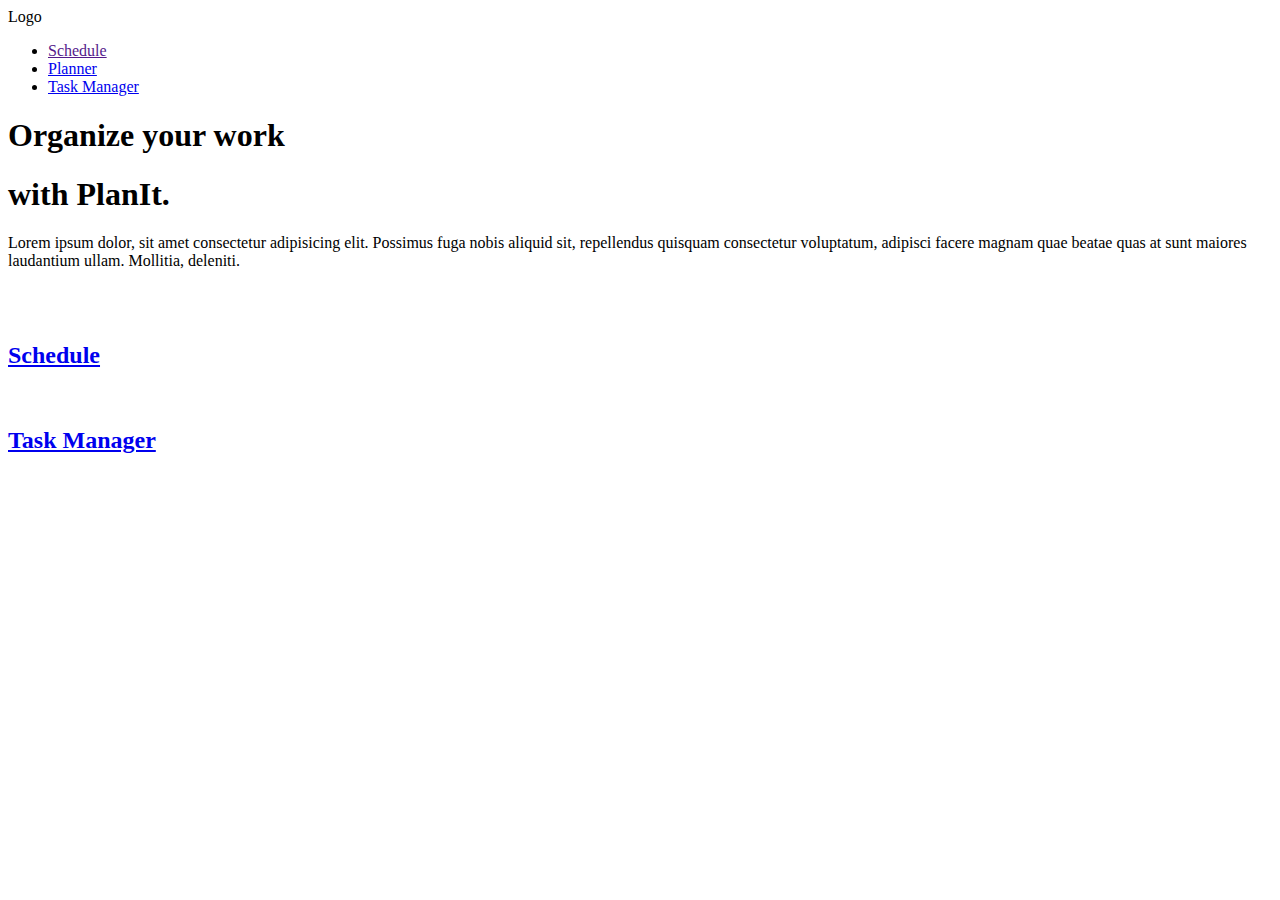
==== index.html @ 16a924a4 "Added index.html and other pages" ====
<!DOCTYPE html>
<html lang="en">

<head>
    <meta charset="UTF-8">
    <meta http-equiv="X-UA-Compatible" content="IE=edge">
    <meta name="viewport" content="width=device-width, initial-scale=1.0">
    <link rel="preconnect" href="https://fonts.googleapis.com">
    <link rel="preconnect" href="https://fonts.gstatic.com" crossorigin>
    <link href="https://fonts.googleapis.com/css2?family=Allison&family=Caveat:wght@500&family=Lato&family=Montserrat:wght@400;600&display=swap" rel="stylesheet">
    <link rel="stylesheet" href="./styles/style.css">
    <title>PlanIt</title>
    <!-- todo: add title and logo -->
</head>

<body>
    <header>
        <div id="logo">Logo</div>
        <nav>
            <ul>
                <li><a href="" data-tooltip="Schedule">Schedule</a></li>
                <li><a href="planner.html" data-tooltip="Planner">Planner</a></li>
                <li><a href="task-manager.html" data-tooltip="Task Manager">Task Manager</a></li>
            </ul>
        </nav>
    </header>
    <section>
        <div id="homepage_landing">
            <div id="home_images">
                <div class="text">
                    <h1><span>O</span>rganize your work</h1> 
                    <h1>with <span>PlanIt.</span></h1>
                    <p>Lorem ipsum dolor, sit amet consectetur adipisicing elit. Possimus fuga nobis aliquid sit, repellendus quisquam consectetur voluptatum, adipisci facere magnam quae beatae quas at sunt maiores laudantium ullam. Mollitia, deleniti.
                        
                    </p>
                    <!-- <img class="desk" src="./image_assets/desk.jpg" alt=""> -->
                </div>
                <div>
                    <img class="planner" src="./image_assets/planner_pink.jpg" alt="">
                </div>
                <!-- <div class="desk">
                    <img src="./image_assets/desk.jpg" alt="">
                </div> -->
                <!-- <div class="planner">
                    <img src="./image_assets/planner_pink.jpg" alt="">
                </div> -->
            </div>
        </div>
    </section>
    <section>
        <div id="organize">
            <a href="schedule.html" class="container">
                <img class="routine" src="./image_assets/routine.svg" alt="">
                <h2>Schedule</h2>
            </a>
            <a href="task-manager.html" class="container">
                <img class="taskManager" src="./image_assets/todo.svg" alt="">
                <h2>Task Manager</h2>
            </a>
        </div>
    </section>


</body>

</html>
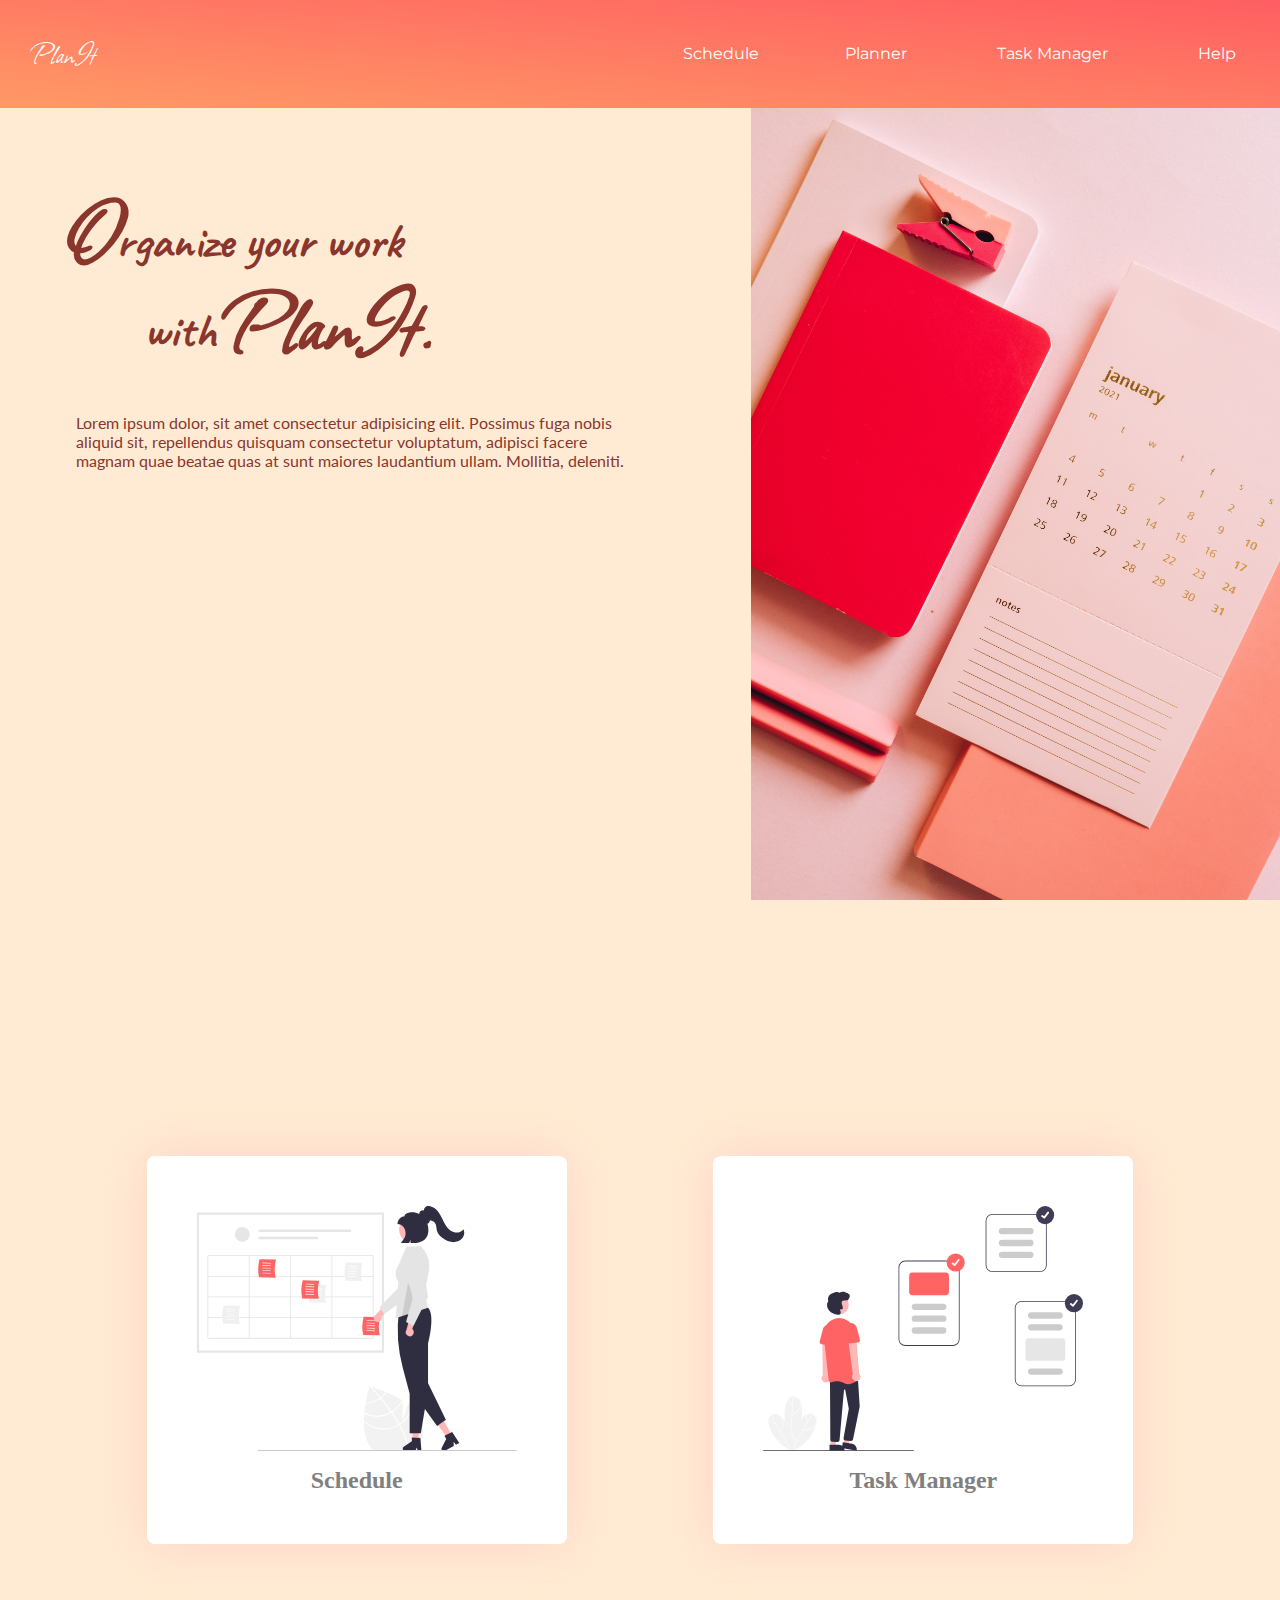
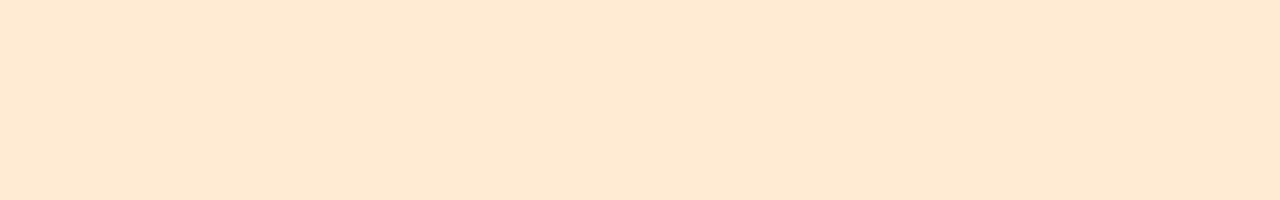
==== commit 0cf8c0cb: "organized the files, linked the pages" ====
--- a/index.html
+++ b/index.html
@@ -15,12 +15,13 @@
 
 <body>
     <header>
-        <div id="logo">Logo</div>
+        <div id="logo">PlanIt</div>
         <nav>
             <ul>
-                <li><a href="" data-tooltip="Schedule">Schedule</a></li>
+                <li><a href="schedule.html" data-tooltip="Schedule">Schedule</a></li>
                 <li><a href="planner.html" data-tooltip="Planner">Planner</a></li>
                 <li><a href="task-manager.html" data-tooltip="Task Manager">Task Manager</a></li>
+                <li><a href="./chatbot/chatbot_prototype.html" data-tooltip="Help">Help</a></li>
             </ul>
         </nav>
     </header>
--- a/styles/style.css
+++ b/styles/style.css
@@ -0,0 +1,179 @@
+@import url("https://fonts.googleapis.com/css2?family=Allison&display=swap");
+* {
+  margin: 0;
+  padding: 0;
+  -webkit-box-sizing: border-box;
+          box-sizing: border-box;
+}
+
+body {
+  background: #ffebd3;
+}
+
+header {
+  background: -webkit-gradient(linear, left bottom, right top, from(#ff9966), to(#ff5e62));
+  background: linear-gradient(to top right, #ff9966, #ff5e62);
+  color: white;
+  min-height: 12vh;
+  display: -webkit-box;
+  display: -ms-flexbox;
+  display: flex;
+  -webkit-box-align: center;
+      -ms-flex-align: center;
+          align-items: center;
+}
+
+header #logo {
+  margin-left: 2rem;
+  font-family: 'Allison',cursive;
+  font-size: 2rem;
+}
+
+header nav {
+  height: 100%;
+  width: 50%;
+  margin-left: auto;
+}
+
+header nav ul {
+  list-style: none;
+  font-size: 1rem;
+  display: -webkit-box;
+  display: -ms-flexbox;
+  display: flex;
+  -ms-flex-pack: distribute;
+      justify-content: space-around;
+  -webkit-box-align: center;
+      -ms-flex-align: center;
+          align-items: center;
+}
+
+header nav ul a {
+  color: white;
+  text-decoration: none;
+  font-family: 'Montserrat', sans-serif;
+}
+
+header nav ul a::after {
+  display: block;
+  content: attr(data-tooltip);
+  font-weight: 600;
+  height: 1px;
+  color: transparent;
+  overflow: hidden;
+  visibility: hidden;
+}
+
+header nav ul a:hover {
+  font-weight: 600;
+}
+
+#homepage_landing {
+  height: 88vh;
+  display: -webkit-box;
+  display: -ms-flexbox;
+  display: flex;
+  -webkit-box-pack: center;
+      -ms-flex-pack: center;
+          justify-content: center;
+  -webkit-box-align: center;
+      -ms-flex-align: center;
+          align-items: center;
+}
+
+#homepage_landing #home_images {
+  height: 100%;
+  width: 100%;
+  display: -webkit-box;
+  display: -ms-flexbox;
+  display: flex;
+}
+
+#homepage_landing #home_images .text {
+  padding: 5%;
+  -webkit-box-flex: 10;
+      -ms-flex-positive: 10;
+          flex-grow: 10;
+}
+
+#homepage_landing #home_images .text h1 {
+  color: #8a362d;
+  font-family: 'Caveat', cursive;
+  font-size: 3rem;
+}
+
+#homepage_landing #home_images .text h1 span {
+  font-size: 6rem;
+  font-family: 'Allison','Caveat', cursive;
+}
+
+#homepage_landing #home_images .text h1:nth-of-type(2) {
+  margin-left: 5rem;
+  margin-top: -2rem;
+}
+
+#homepage_landing #home_images .text p {
+  padding: 5% 7% 5% 2%;
+  color: #8a362d;
+  font-family: 'Lato','Montserrat',sans-serif;
+  font-size: 1rem;
+}
+
+#homepage_landing #home_images .planner {
+  height: 88vh;
+  width: auto;
+}
+
+#organize {
+  height: 100vh;
+}
+
+.routine, .taskManager {
+  width: 25vw;
+}
+
+.container {
+  background: white;
+  padding: 50px;
+  border-radius: 8px;
+  -webkit-box-shadow: 0px 0px 50px #ffd2c8;
+          box-shadow: 0px 0px 50px #ffd2c8;
+  text-decoration: none;
+  color: grey;
+  display: -webkit-box;
+  display: -ms-flexbox;
+  display: flex;
+  -webkit-box-orient: vertical;
+  -webkit-box-direction: normal;
+      -ms-flex-direction: column;
+          flex-direction: column;
+  -webkit-box-pack: center;
+      -ms-flex-pack: center;
+          justify-content: center;
+  -webkit-box-align: center;
+      -ms-flex-align: center;
+          align-items: center;
+}
+
+.container:hover {
+  background: -webkit-gradient(linear, left bottom, right top, from(#ff9966), to(#ff5e62));
+  background: linear-gradient(to top right, #ff9966, #ff5e62);
+  color: whitesmoke;
+}
+
+.container h2 {
+  margin-top: 1rem;
+}
+
+#homepage_landing, #organize {
+  display: -webkit-box;
+  display: -ms-flexbox;
+  display: flex;
+  -webkit-box-pack: space-evenly;
+      -ms-flex-pack: space-evenly;
+          justify-content: space-evenly;
+  -webkit-box-align: center;
+      -ms-flex-align: center;
+          align-items: center;
+}
+/*# sourceMappingURL=style.css.map */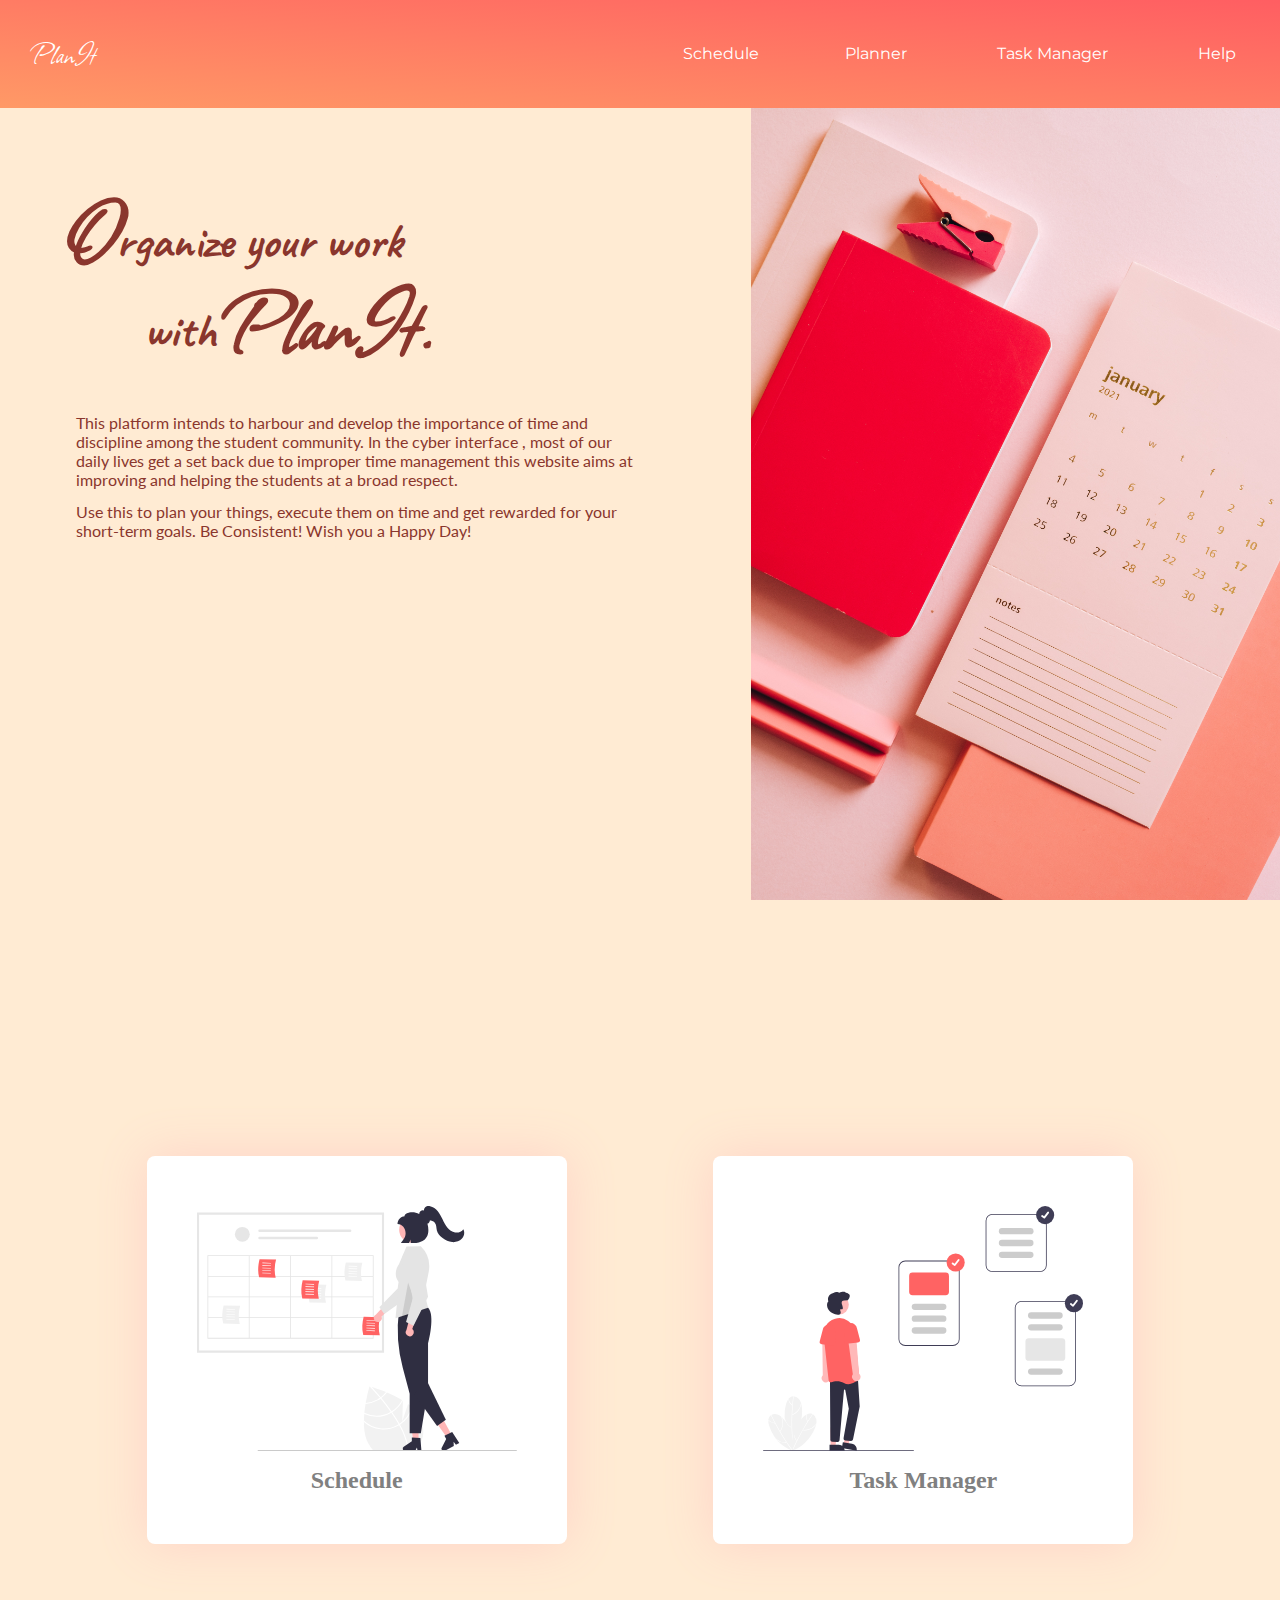
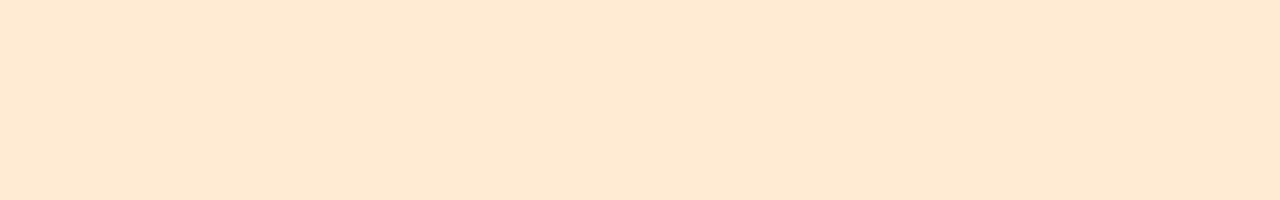
==== commit 86ea4954: "added description on homepage" ====
--- a/index.html
+++ b/index.html
@@ -7,7 +7,9 @@
     <meta name="viewport" content="width=device-width, initial-scale=1.0">
     <link rel="preconnect" href="https://fonts.googleapis.com">
     <link rel="preconnect" href="https://fonts.gstatic.com" crossorigin>
-    <link href="https://fonts.googleapis.com/css2?family=Allison&family=Caveat:wght@500&family=Lato&family=Montserrat:wght@400;600&display=swap" rel="stylesheet">
+    <link
+        href="https://fonts.googleapis.com/css2?family=Allison&family=Caveat:wght@500&family=Lato&family=Montserrat:wght@400;600&display=swap"
+        rel="stylesheet">
     <link rel="stylesheet" href="./styles/style.css">
     <title>PlanIt</title>
     <!-- todo: add title and logo -->
@@ -29,10 +31,19 @@
         <div id="homepage_landing">
             <div id="home_images">
                 <div class="text">
-                    <h1><span>O</span>rganize your work</h1> 
+                    <h1><span>O</span>rganize your work</h1>
                     <h1>with <span>PlanIt.</span></h1>
-                    <p>Lorem ipsum dolor, sit amet consectetur adipisicing elit. Possimus fuga nobis aliquid sit, repellendus quisquam consectetur voluptatum, adipisci facere magnam quae beatae quas at sunt maiores laudantium ullam. Mollitia, deleniti.
-                        
+                    <p>This platform intends to harbour and develop the
+                        importance of time and discipline among the student community.
+                        In the cyber interface , most of our daily
+                        lives get a set back due to improper time management
+                        this website aims at improving and helping the students
+                        at a broad respect.
+                    </p>
+                    <p>
+                        Use this to plan your things, execute them on time and get rewarded for your short-term goals.
+                        Be Consistent! Wish you a Happy Day!
+
                     </p>
                     <!-- <img class="desk" src="./image_assets/desk.jpg" alt=""> -->
                 </div>
--- a/styles/style.css
+++ b/styles/style.css
@@ -113,10 +113,17 @@
 }
 
 #homepage_landing #home_images .text p {
-  padding: 5% 7% 5% 2%;
   color: #8a362d;
   font-family: 'Lato','Montserrat',sans-serif;
   font-size: 1rem;
+}
+
+#homepage_landing #home_images .text p:nth-of-type(1) {
+  padding: 5% 8% 2% 2%;
+}
+
+#homepage_landing #home_images .text p:nth-of-type(2) {
+  padding: 0% 8% 5% 2%;
 }
 
 #homepage_landing #home_images .planner {
